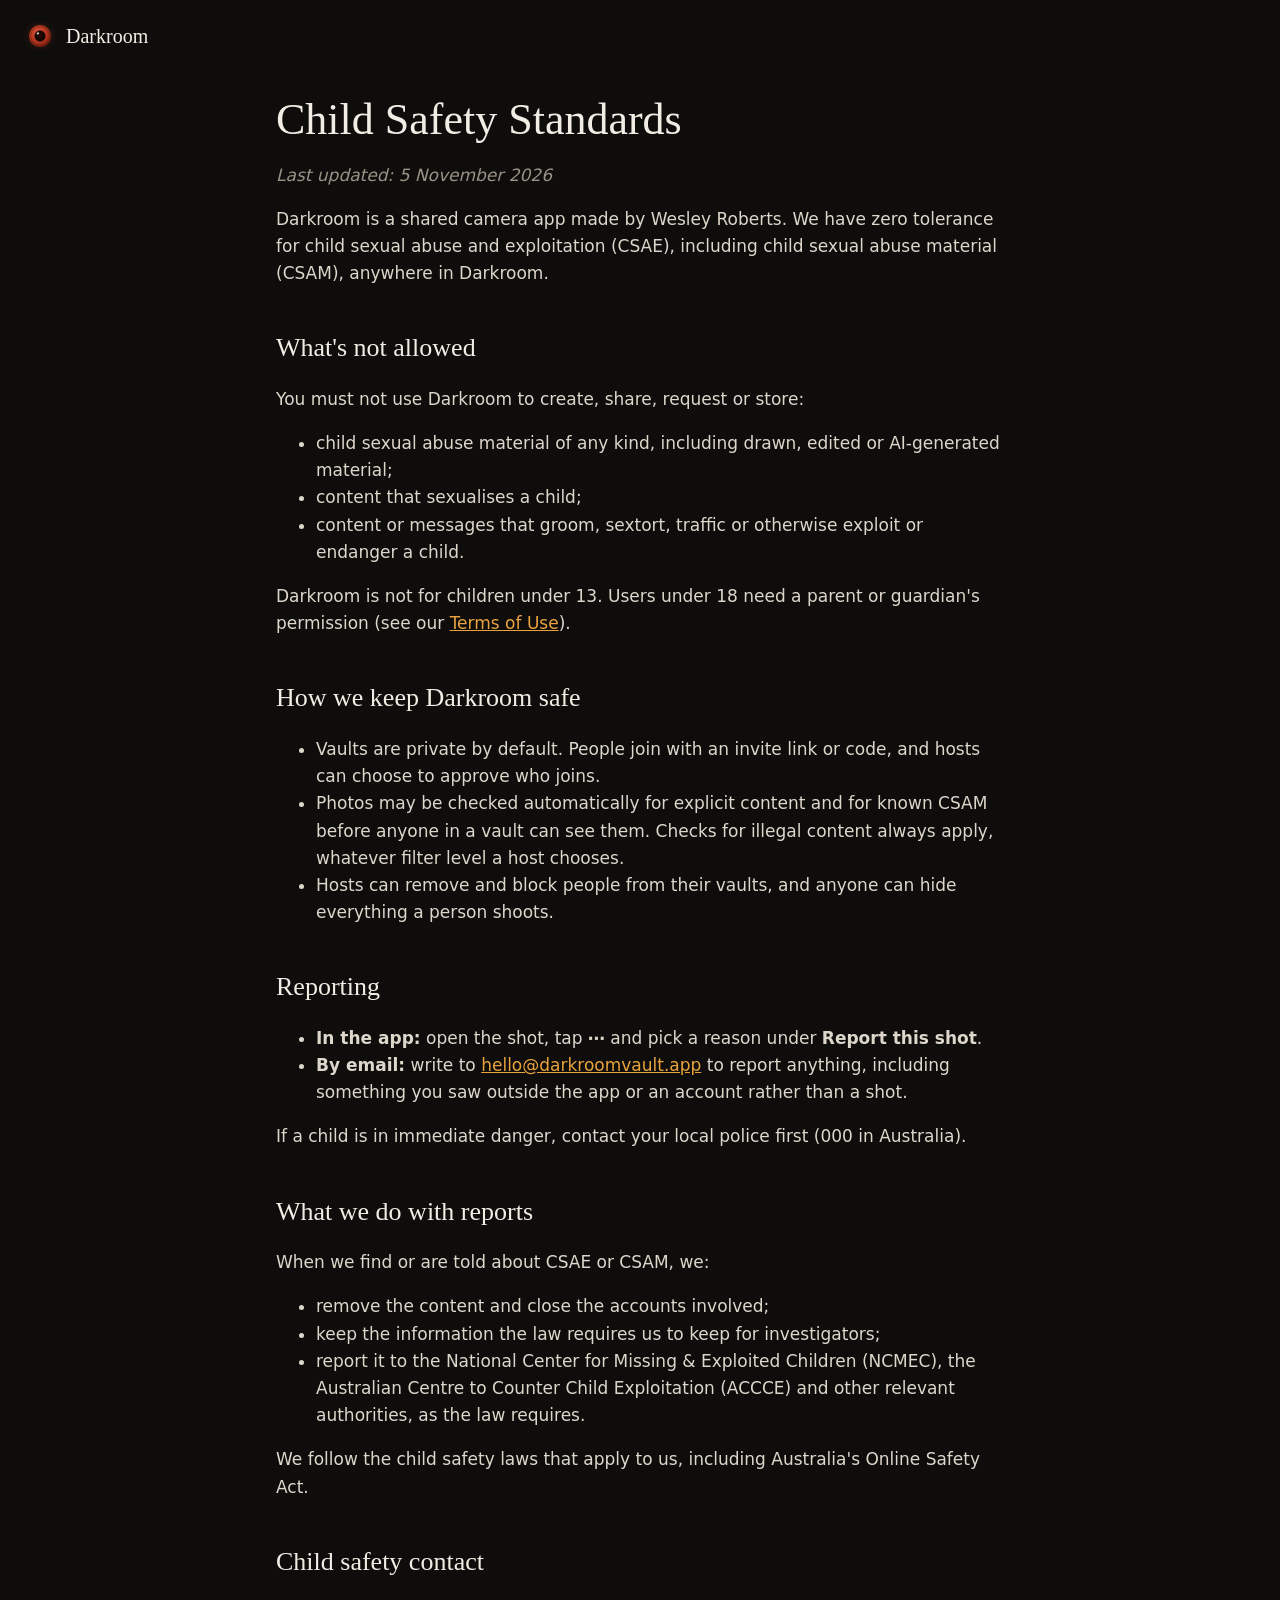
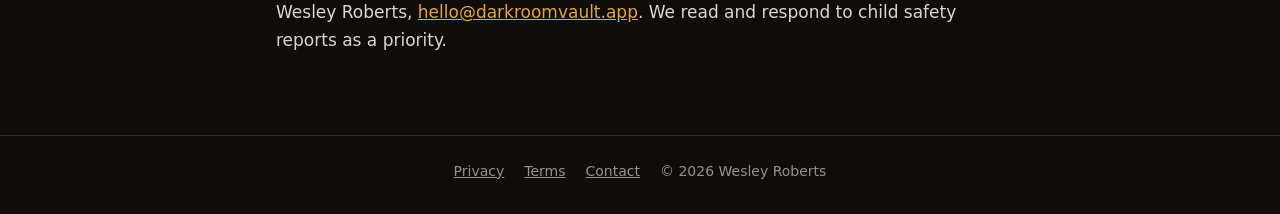
==== child-safety/index.html @ 15a6cfd0 "Child safety standards page for Google Play Co-Authored-By: Claude Opus 5.5 <noreply@anthropic.com>" ====
<!doctype html>
<html lang="en">
<head>
  <meta charset="utf-8">
  <meta name="viewport" content="width=device-width, initial-scale=1">
  <title>Child Safety Standards · Darkroom</title>
  <meta name="description" content="How Darkroom prevents and responds to child sexual abuse and exploitation.">
  <link rel="canonical" href="https://darkroomvault.app/child-safety">
  <link rel="icon" href="/favicon.png">
  <link rel="apple-touch-icon" href="/icon.png">
  <meta property="og:title" content="Child Safety Standards · Darkroom">
  <meta property="og:description" content="How Darkroom prevents and responds to child sexual abuse and exploitation.">
  <meta property="og:image" content="https://darkroomvault.app/icon.png">
  <link rel="stylesheet" href="/style.css">
</head>
<body>
  <header class="top">
    <a class="brand" href="/"><img src="/icon.png" alt="" width="32" height="32"> Darkroom</a>
  </header>
  <main>
<article class="doc"><h1>Child Safety Standards</h1>
<p><em>Last updated: 5 November 2026</em></p>
<p>Darkroom is a shared camera app made by Wesley Roberts. We have zero tolerance for child sexual abuse and
exploitation (CSAE), including child sexual abuse material (CSAM), anywhere in Darkroom.</p>
<h2>What&#39;s not allowed</h2>
<p>You must not use Darkroom to create, share, request or store:</p>
<ul>
<li>child sexual abuse material of any kind, including drawn, edited or AI-generated material;</li>
<li>content that sexualises a child;</li>
<li>content or messages that groom, sextort, traffic or otherwise exploit or endanger a child.</li>
</ul>
<p>Darkroom is not for children under 13. Users under 18 need a parent or guardian&#39;s permission (see our
<a href="/terms">Terms of Use</a>).</p>
<h2>How we keep Darkroom safe</h2>
<ul>
<li>Vaults are private by default. People join with an invite link or code, and hosts can choose to approve
who joins.</li>
<li>Photos may be checked automatically for explicit content and for known CSAM before anyone in a vault can
see them. Checks for illegal content always apply, whatever filter level a host chooses.</li>
<li>Hosts can remove and block people from their vaults, and anyone can hide everything a person shoots.</li>
</ul>
<h2>Reporting</h2>
<ul>
<li><strong>In the app:</strong> open the shot, tap <strong>⋯</strong> and pick a reason under <strong>Report this shot</strong>.</li>
<li><strong>By email:</strong> write to <a href="mailto:hello@darkroomvault.app">hello@darkroomvault.app</a> to report anything,
including something you saw outside the app or an account rather than a shot.</li>
</ul>
<p>If a child is in immediate danger, contact your local police first (000 in Australia).</p>
<h2>What we do with reports</h2>
<p>When we find or are told about CSAE or CSAM, we:</p>
<ul>
<li>remove the content and close the accounts involved;</li>
<li>keep the information the law requires us to keep for investigators;</li>
<li>report it to the National Center for Missing &amp; Exploited Children (NCMEC), the Australian Centre to Counter
Child Exploitation (ACCCE) and other relevant authorities, as the law requires.</li>
</ul>
<p>We follow the child safety laws that apply to us, including Australia&#39;s Online Safety Act.</p>
<h2>Child safety contact</h2>
<p>Wesley Roberts, <a href="mailto:hello@darkroomvault.app">hello@darkroomvault.app</a>. We read and respond to child
safety reports as a priority.</p>
</article>
  </main>
  <footer>
    <a href="/privacy">Privacy</a>
    <a href="/terms">Terms</a>
    <a href="mailto:privacy@darkroomvault.app">Contact</a>
    <span>© 2026 Wesley Roberts</span>
  </footer>
</body>
</html>
---- style.css ----
:root {
  --bg: #0e0d0b;
  --surface: #1a1815;
  --border: #2f2b26;
  --text: #f2ede4;
  --muted: #9a9186;
  --accent: #e8a33d;
  --safelight: #c2412d;
  --serif: Georgia, 'Times New Roman', serif;
  --sans: system-ui, -apple-system, 'Segoe UI', Roboto, sans-serif;
}

* { box-sizing: border-box; }

html { background: var(--bg); color-scheme: dark; }

body {
  margin: 0;
  background: var(--bg);
  color: var(--text);
  font: 17px/1.6 var(--sans);
  min-height: 100vh;
  display: flex;
  flex-direction: column;
}

a { color: var(--accent); }

.top { padding: 20px 24px; }

.brand {
  display: inline-flex;
  align-items: center;
  gap: 10px;
  color: var(--text);
  text-decoration: none;
  font-family: var(--serif);
  font-size: 20px;
}

.brand img { border-radius: 8px; }

main {
  flex: 1;
  width: 100%;
  max-width: 760px;
  margin: 0 auto;
  padding: 0 16px 64px;
}

.hero { text-align: center; padding: 48px 0 32px; }

.hero-icon { border-radius: 26px; box-shadow: 0 0 80px rgba(194, 65, 45, 0.35); }

h1 {
  font-family: var(--serif);
  font-weight: 400;
  font-size: clamp(40px, 9vw, 64px);
  line-height: 1.1;
  margin: 24px 0 8px;
}

.tagline { color: var(--muted); font-size: 20px; margin: 0; }

.rule { width: 56px; height: 3px; background: var(--safelight); margin: 28px auto; }

.lede { max-width: 560px; margin: 0 auto; color: var(--text); }

.how {
  display: grid;
  grid-template-columns: repeat(auto-fit, minmax(200px, 1fr));
  gap: 16px;
  margin: 32px 0;
}

.how > div {
  background: var(--surface);
  border: 1px solid var(--border);
  border-radius: 14px;
  padding: 20px;
}

.how h2 { font-family: var(--serif); font-weight: 400; font-size: 22px; margin: 0 0 6px; }

.how p { margin: 0; color: var(--muted); font-size: 15px; }

.soon { text-align: center; color: var(--muted); }

/* Invite page */
.invite-code {
  font-family: ui-monospace, 'SF Mono', Menlo, Consolas, monospace;
  font-size: 34px;
  letter-spacing: 0.18em;
  margin: 28px 0 20px;
}

.button {
  display: inline-block;
  background: var(--accent);
  color: #1a1206;
  font-weight: 600;
  text-decoration: none;
  padding: 14px 28px;
  border-radius: 999px;
  margin-bottom: 28px;
}

.join .lede { color: var(--muted); font-size: 15px; }

/* Legal documents */
.doc h1 { font-size: clamp(32px, 7vw, 44px); margin-top: 16px; }
.doc h2 { font-family: var(--serif); font-weight: 400; font-size: 26px; margin: 40px 0 8px; }
.doc p, .doc li { color: #ddd6cb; }
.doc em { color: var(--muted); }
.doc table { width: 100%; border-collapse: collapse; margin: 16px 0; font-size: 15px; display: block; overflow-x: auto; }
.doc th, .doc td { text-align: left; padding: 8px 10px; border-bottom: 1px solid var(--border); vertical-align: top; }
.doc th { color: var(--muted); font-weight: 600; }

footer {
  display: flex;
  flex-wrap: wrap;
  gap: 8px 20px;
  justify-content: center;
  padding: 24px 16px 32px;
  border-top: 1px solid var(--border);
  color: var(--muted);
  font-size: 14px;
}

footer a { color: var(--muted); }
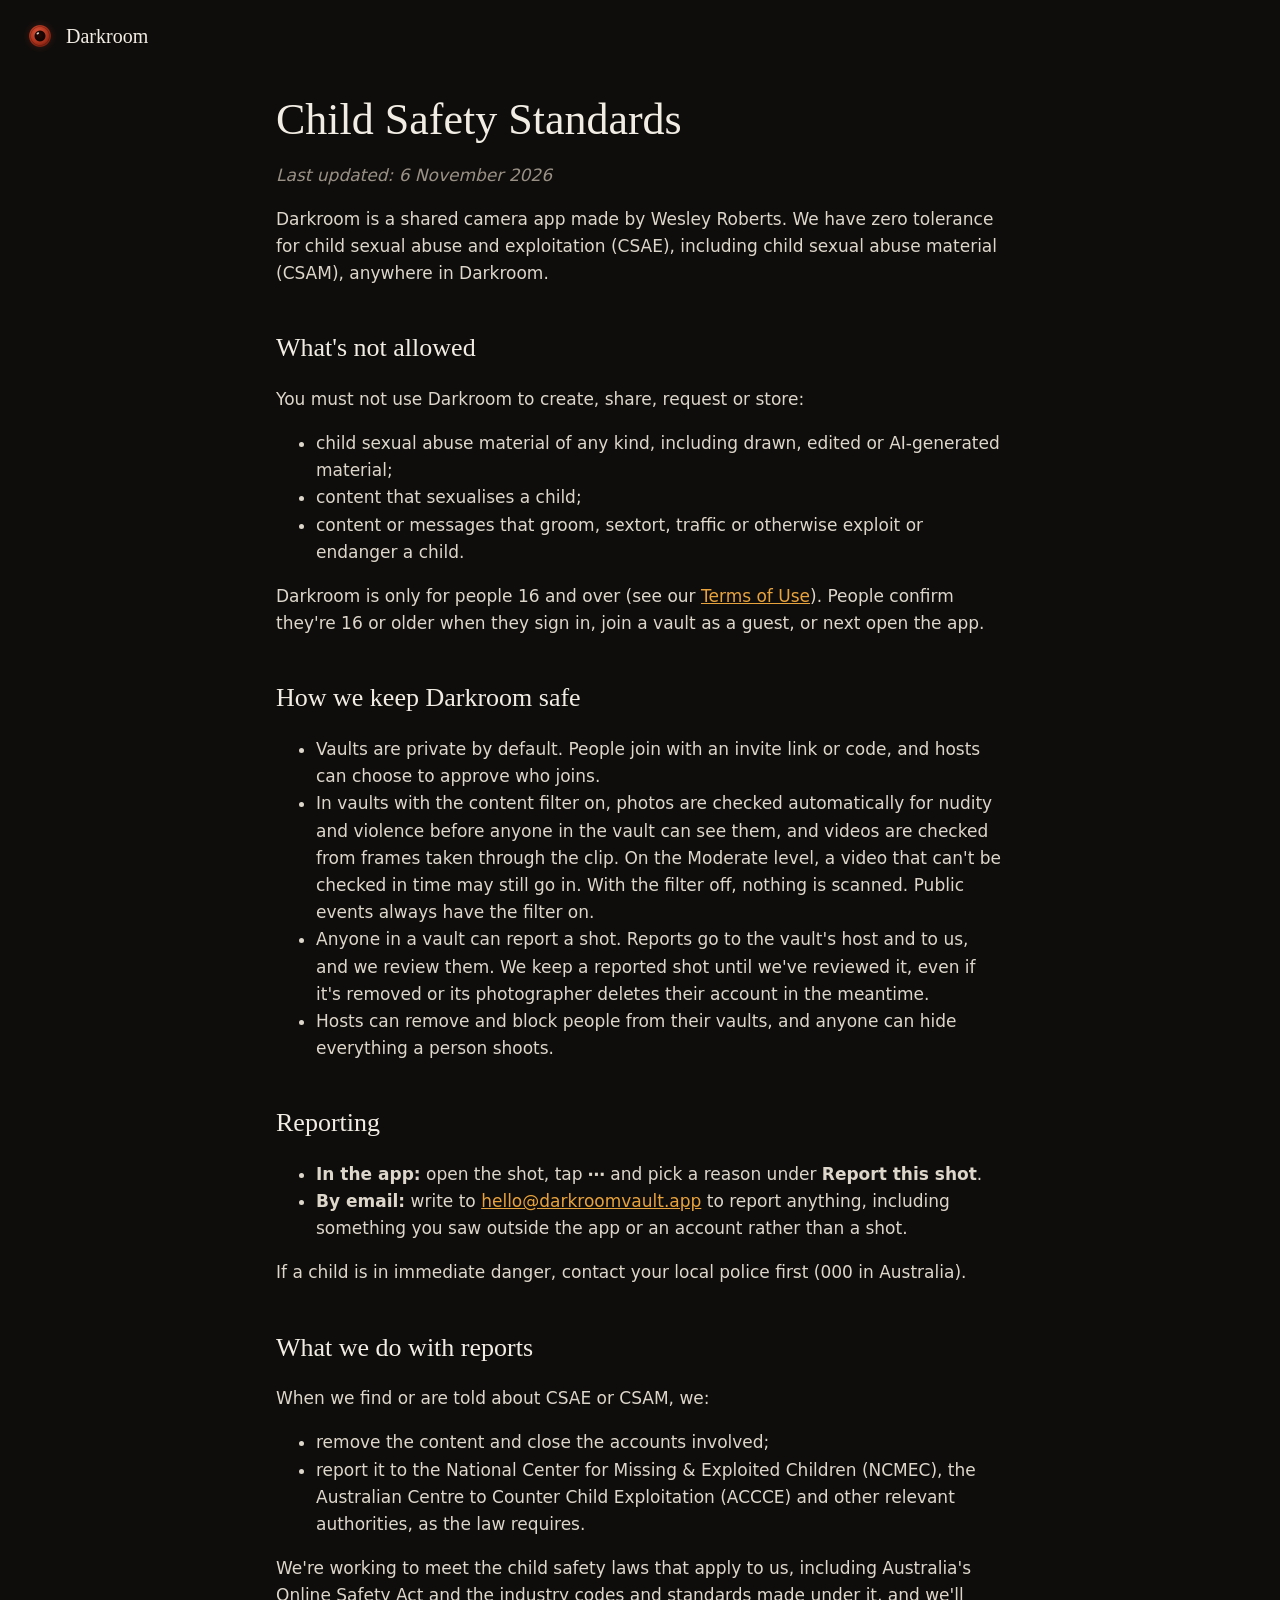
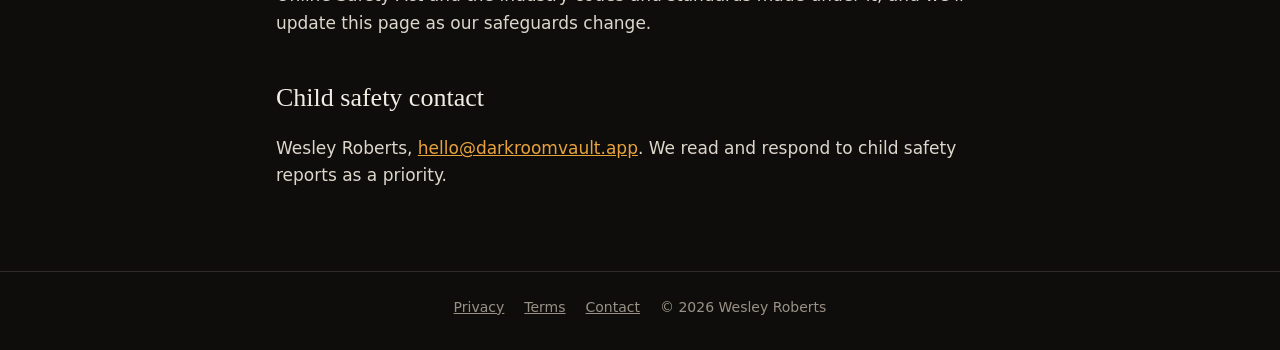
==== commit 5c6f201a: "Unsubscribe page for reminder emails; 16+ terms, honest deletion and child-safety copy - /unsubscrib" ====
--- a/child-safety/index.html
+++ b/child-safety/index.html
@@ -19,7 +19,7 @@
   </header>
   <main>
 <article class="doc"><h1>Child Safety Standards</h1>
-<p><em>Last updated: 5 November 2026</em></p>
+<p><em>Last updated: 6 November 2026</em></p>
 <p>Darkroom is a shared camera app made by Wesley Roberts. We have zero tolerance for child sexual abuse and
 exploitation (CSAE), including child sexual abuse material (CSAM), anywhere in Darkroom.</p>
 <h2>What&#39;s not allowed</h2>
@@ -29,14 +29,19 @@
 <li>content that sexualises a child;</li>
 <li>content or messages that groom, sextort, traffic or otherwise exploit or endanger a child.</li>
 </ul>
-<p>Darkroom is not for children under 13. Users under 18 need a parent or guardian&#39;s permission (see our
-<a href="/terms">Terms of Use</a>).</p>
+<p>Darkroom is only for people 16 and over (see our <a href="/terms">Terms of Use</a>). People confirm they&#39;re 16 or older
+when they sign in, join a vault as a guest, or next open the app.</p>
 <h2>How we keep Darkroom safe</h2>
 <ul>
 <li>Vaults are private by default. People join with an invite link or code, and hosts can choose to approve
 who joins.</li>
-<li>Photos may be checked automatically for explicit content and for known CSAM before anyone in a vault can
-see them. Checks for illegal content always apply, whatever filter level a host chooses.</li>
+<li>In vaults with the content filter on, photos are checked automatically for nudity and violence before anyone
+in the vault can see them, and videos are checked from frames taken through the clip. On the Moderate level, a
+video that can&#39;t be checked in time may still go in. With the filter off, nothing is scanned. Public events
+always have the filter on.</li>
+<li>Anyone in a vault can report a shot. Reports go to the vault&#39;s host and to us, and we review them. We keep a
+reported shot until we&#39;ve reviewed it, even if it&#39;s removed or its photographer deletes their account in the
+meantime.</li>
 <li>Hosts can remove and block people from their vaults, and anyone can hide everything a person shoots.</li>
 </ul>
 <h2>Reporting</h2>
@@ -50,11 +55,11 @@
 <p>When we find or are told about CSAE or CSAM, we:</p>
 <ul>
 <li>remove the content and close the accounts involved;</li>
-<li>keep the information the law requires us to keep for investigators;</li>
 <li>report it to the National Center for Missing &amp; Exploited Children (NCMEC), the Australian Centre to Counter
 Child Exploitation (ACCCE) and other relevant authorities, as the law requires.</li>
 </ul>
-<p>We follow the child safety laws that apply to us, including Australia&#39;s Online Safety Act.</p>
+<p>We&#39;re working to meet the child safety laws that apply to us, including Australia&#39;s Online Safety Act and the
+industry codes and standards made under it, and we&#39;ll update this page as our safeguards change.</p>
 <h2>Child safety contact</h2>
 <p>Wesley Roberts, <a href="mailto:hello@darkroomvault.app">hello@darkroomvault.app</a>. We read and respond to child
 safety reports as a priority.</p>
--- a/style.css
+++ b/style.css
@@ -107,6 +107,26 @@
 
 .join .lede { color: var(--muted); font-size: 15px; }
 
+/* Reminder emails (unsubscribe) page */
+.unsub h1 { font-size: clamp(32px, 7vw, 48px); }
+.unsub h1:focus { outline: none; }
+.unsub .lede + .lede { margin-top: 16px; }
+.unsub #ask-action { margin: 28px 0 0; }
+.unsub #msg { margin-top: 20px; }
+
+button.button {
+  border: 0;
+  font: inherit;
+  font-weight: 600;
+  min-height: 48px;
+  margin-bottom: 0;
+  cursor: pointer;
+}
+
+button.button:disabled { opacity: 0.6; cursor: progress; }
+
+.button:focus-visible { outline: 3px solid var(--text); outline-offset: 3px; }
+
 /* Legal documents */
 .doc h1 { font-size: clamp(32px, 7vw, 44px); margin-top: 16px; }
 .doc h2 { font-family: var(--serif); font-weight: 400; font-size: 26px; margin: 40px 0 8px; }
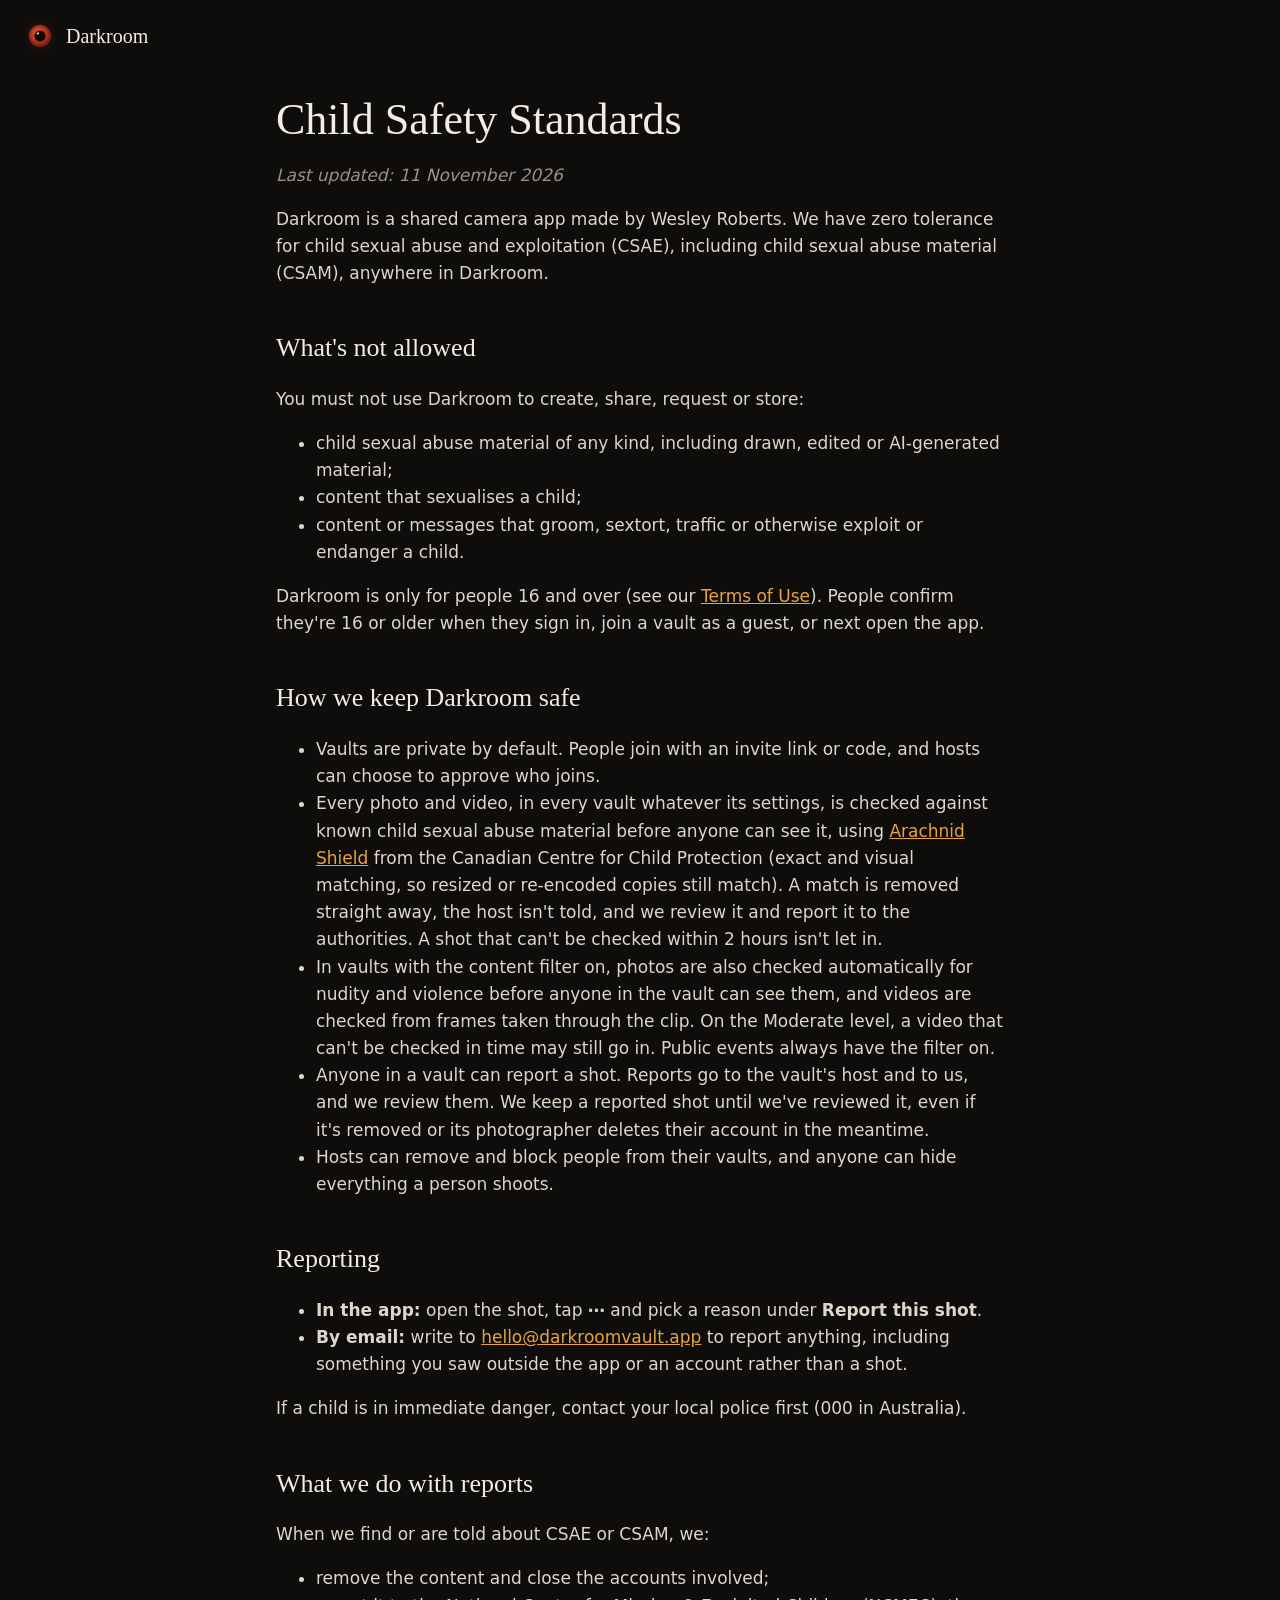
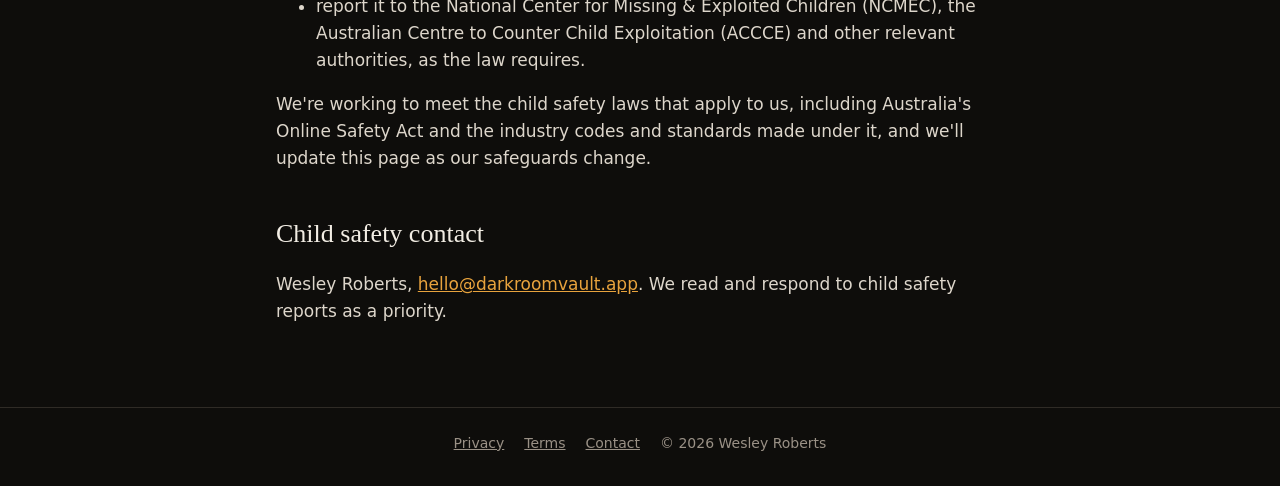
==== commit 4f9aaf9f: "Privacy policy and child safety page: every shot is checked against known CSAM The known-CSAM check " ====
--- a/child-safety/index.html
+++ b/child-safety/index.html
@@ -19,7 +19,7 @@
   </header>
   <main>
 <article class="doc"><h1>Child Safety Standards</h1>
-<p><em>Last updated: 6 November 2026</em></p>
+<p><em>Last updated: 11 November 2026</em></p>
 <p>Darkroom is a shared camera app made by Wesley Roberts. We have zero tolerance for child sexual abuse and
 exploitation (CSAE), including child sexual abuse material (CSAM), anywhere in Darkroom.</p>
 <h2>What&#39;s not allowed</h2>
@@ -35,10 +35,14 @@
 <ul>
 <li>Vaults are private by default. People join with an invite link or code, and hosts can choose to approve
 who joins.</li>
-<li>In vaults with the content filter on, photos are checked automatically for nudity and violence before anyone
-in the vault can see them, and videos are checked from frames taken through the clip. On the Moderate level, a
-video that can&#39;t be checked in time may still go in. With the filter off, nothing is scanned. Public events
-always have the filter on.</li>
+<li>Every photo and video, in every vault whatever its settings, is checked against known child sexual abuse
+material before anyone can see it, using <a href="https://projectarachnid.com/shield">Arachnid Shield</a> from the Canadian
+Centre for Child Protection (exact and visual matching, so resized or re-encoded copies still match). A match is
+removed straight away, the host isn&#39;t told, and we review it and report it to the authorities. A shot that can&#39;t
+be checked within 2 hours isn&#39;t let in.</li>
+<li>In vaults with the content filter on, photos are also checked automatically for nudity and violence before
+anyone in the vault can see them, and videos are checked from frames taken through the clip. On the Moderate
+level, a video that can&#39;t be checked in time may still go in. Public events always have the filter on.</li>
 <li>Anyone in a vault can report a shot. Reports go to the vault&#39;s host and to us, and we review them. We keep a
 reported shot until we&#39;ve reviewed it, even if it&#39;s removed or its photographer deletes their account in the
 meantime.</li>
